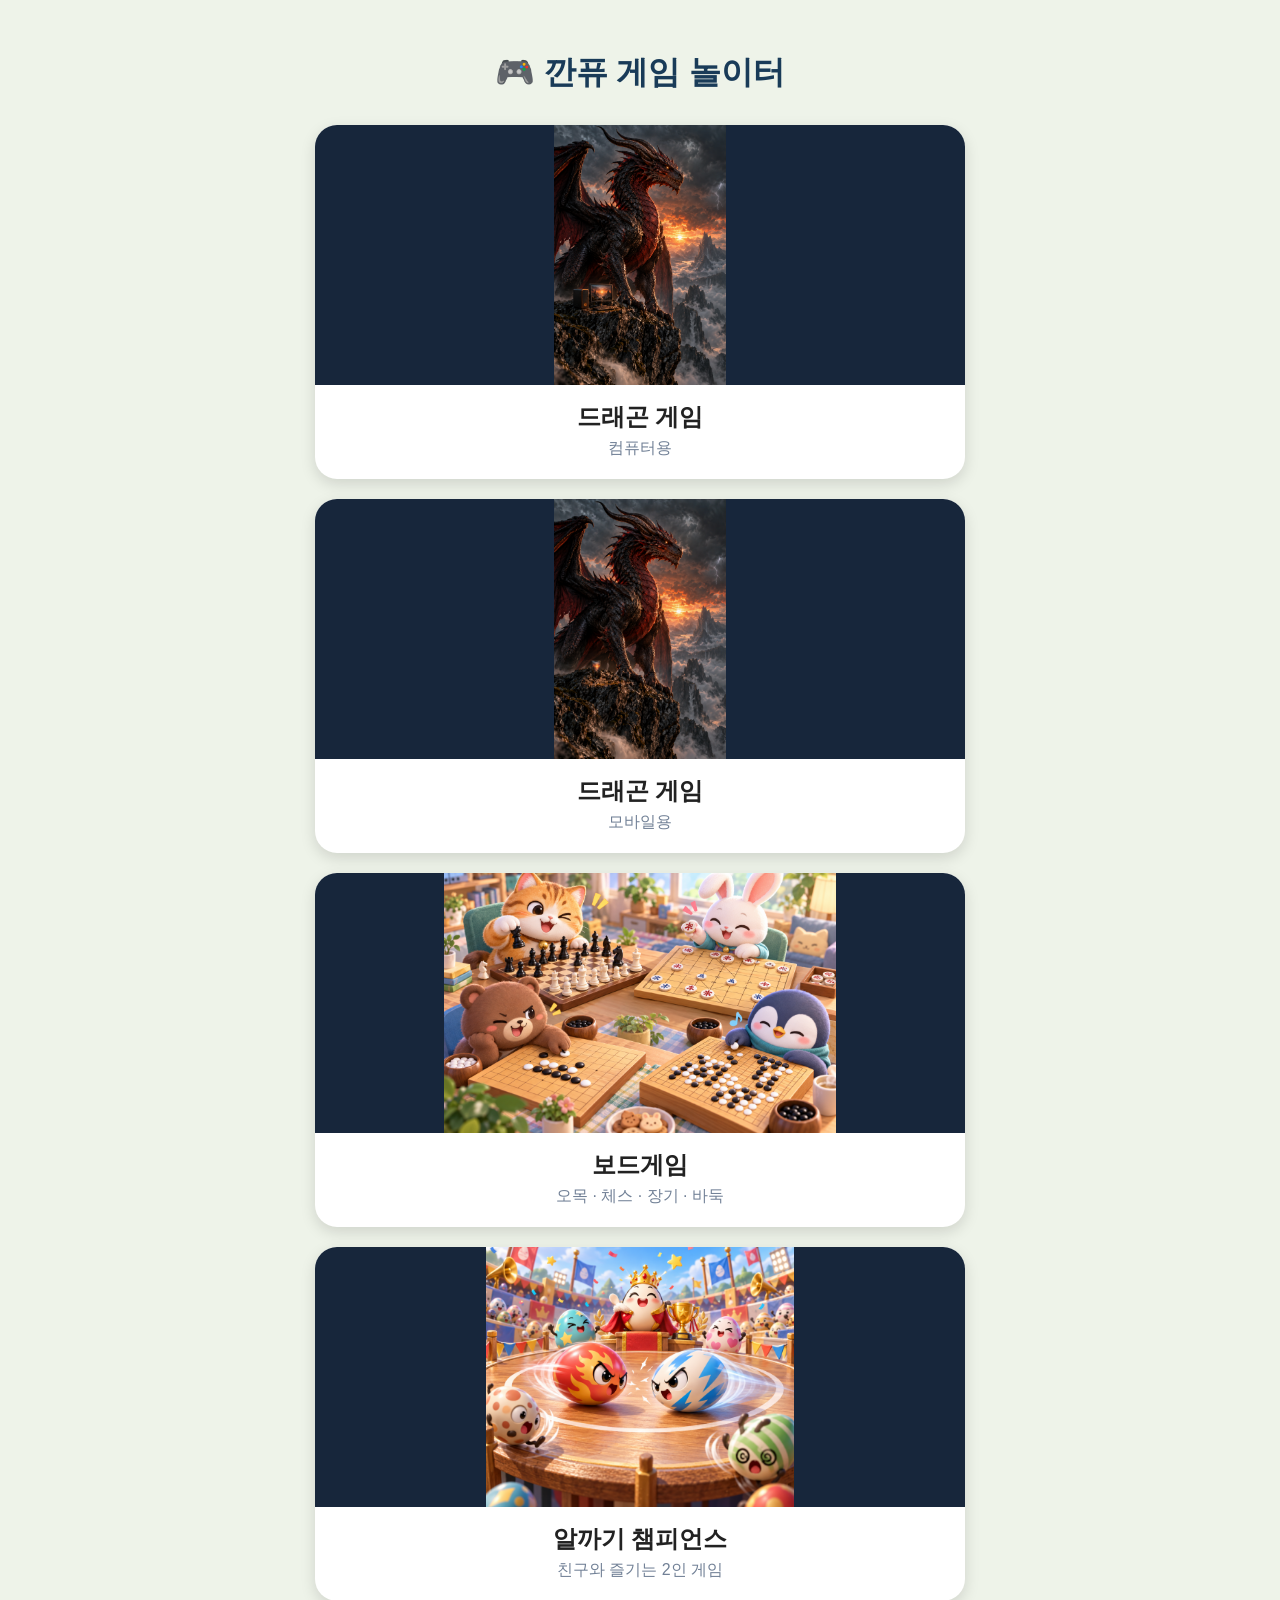
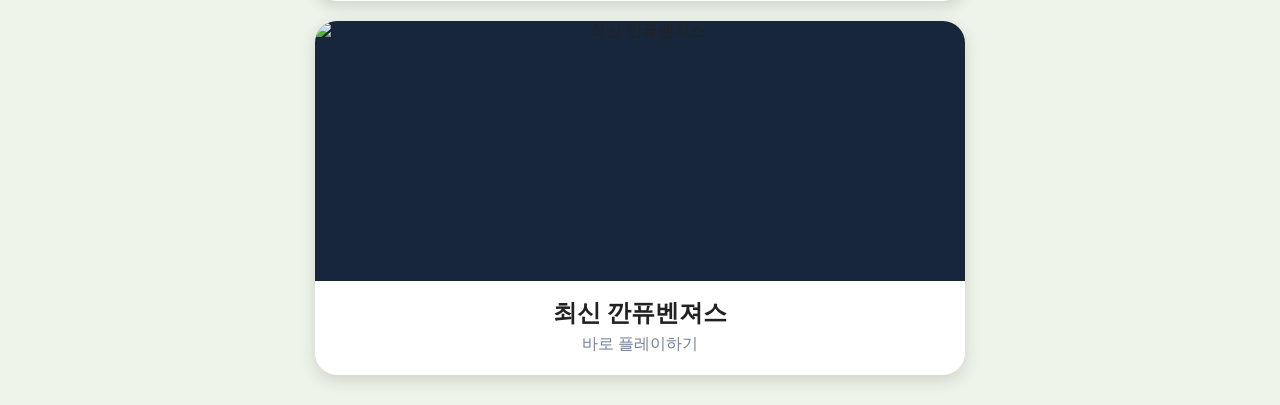
==== index.html @ 46c3b581 "Update index.html" ====
<!DOCTYPE html>
<html lang="ko">
<head>
  <meta charset="UTF-8">
  <meta name="viewport" content="width=device-width, initial-scale=1.0">
  <title>깐퓨 게임 놀이터</title>

  <style>
    * {
      box-sizing: border-box;
    }

    body {
      margin: 0;
      padding: 30px 15px;
      background: #eef3e9;
      font-family: Arial, sans-serif;
      text-align: center;
    }

    h1 {
      color: #193b58;
      margin-bottom: 30px;
    }

    .game-list {
      max-width: 650px;
      margin: auto;
      display: flex;
      flex-direction: column;
      gap: 20px;
    }

    .game {
      display: block;
      background: white;
      border-radius: 22px;
      overflow: hidden;
      text-decoration: none;
      color: #222;
      box-shadow: 0 5px 15px #0002;
    }

    .game img {
      width: 100%;
      height: 260px;
      object-fit: contain;
      background: #17263b;
      display: block;
    }

    .game h2 {
      margin: 16px 10px 5px;
    }

    .game p {
      margin: 0 10px 20px;
      color: #718096;
    }
  </style>
</head>

<body>

  <h1>🎮 깐퓨 게임 놀이터</h1>

  <div class="game-list">

    <a class="game" href="dragon.html">
      <img src="dragon-pc.png" alt="드래곤 컴퓨터용">
      <h2>드래곤 게임</h2>
      <p>컴퓨터용</p>
    </a>

    <a class="game" href="dragon-mobile.html">
      <img src="dragon-mobile.png" alt="드래곤 모바일용">
      <h2>드래곤 게임</h2>
      <p>모바일용</p>
    </a>

    <a class="game" href="boardgames.html">
      <img src="boardgames.png" alt="보드게임">
      <h2>보드게임</h2>
      <p>오목 · 체스 · 장기 · 바둑</p>
    </a>

    <a class="game" href="alfakgi.html">
      <img src="alkagi.png" alt="알까기 챔피언스">
      <h2>알까기 챔피언스</h2>
      <p>친구와 즐기는 2인 게임</p>
    </a>

    <a class="game" href="gganfu-avengers.html">
      <img src="gganfu-avengers.png" alt="최신 깐퓨벤져스">
      <h2>최신 깐퓨벤져스</h2>
      <p>바로 플레이하기</p>
    </a>

  </div>

</body>
</html>
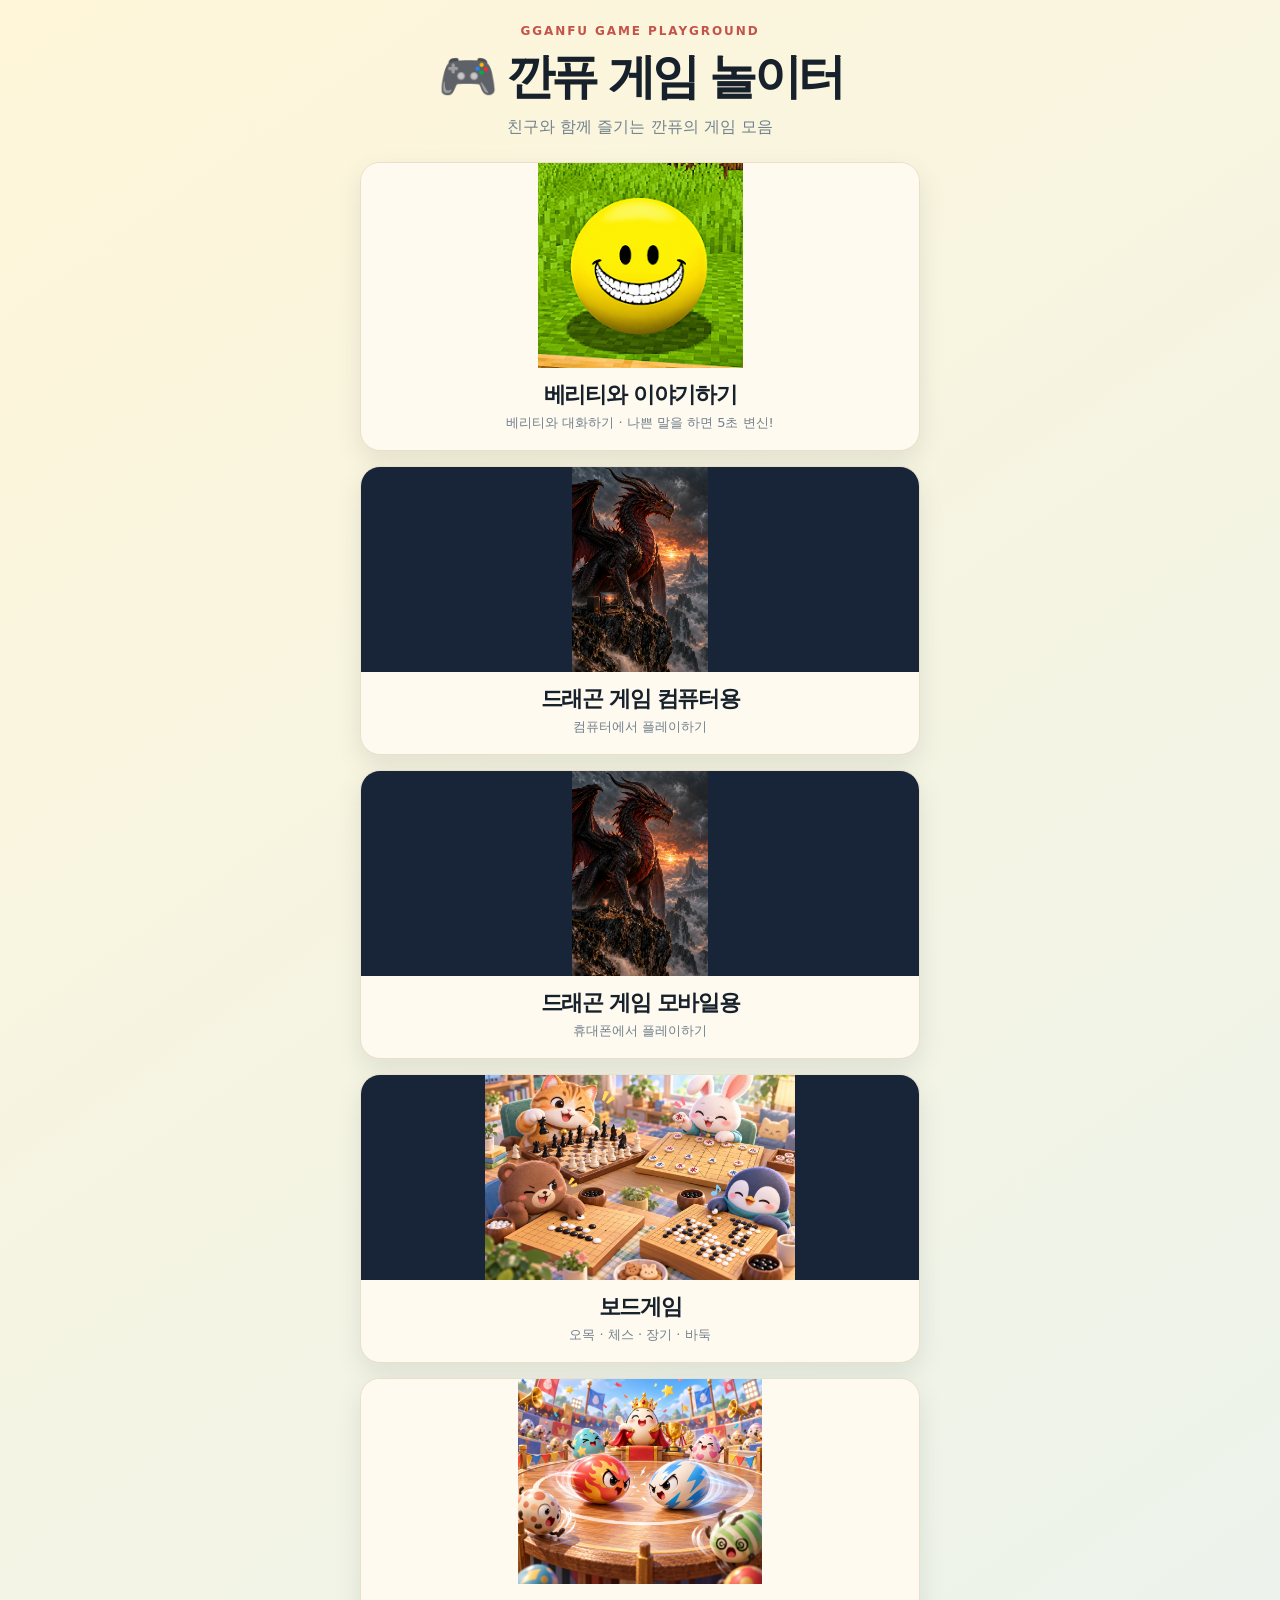
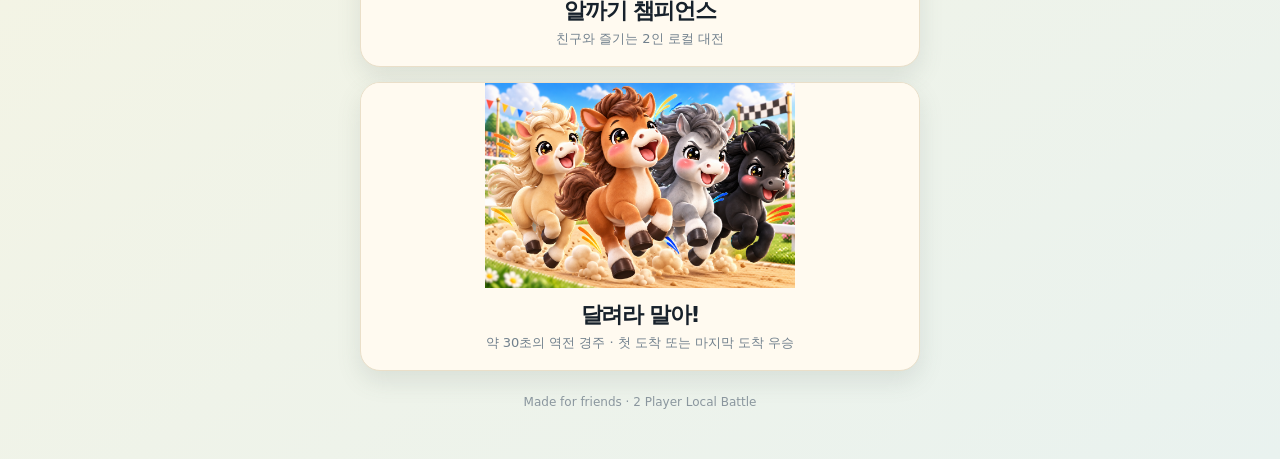
==== commit 89c87f6d: "Add files via upload" ====
--- a/index.html
+++ b/index.html
@@ -1,102 +1,24 @@
-<!DOCTYPE html>
-<html lang="ko">
-<head>
-  <meta charset="UTF-8">
-  <meta name="viewport" content="width=device-width, initial-scale=1.0">
-  <title>깐퓨 게임 놀이터</title>
-
-  <style>
-    * {
-      box-sizing: border-box;
-    }
-
-    body {
-      margin: 0;
-      padding: 30px 15px;
-      background: #eef3e9;
-      font-family: Arial, sans-serif;
-      text-align: center;
-    }
-
-    h1 {
-      color: #193b58;
-      margin-bottom: 30px;
-    }
-
-    .game-list {
-      max-width: 650px;
-      margin: auto;
-      display: flex;
-      flex-direction: column;
-      gap: 20px;
-    }
-
-    .game {
-      display: block;
-      background: white;
-      border-radius: 22px;
-      overflow: hidden;
-      text-decoration: none;
-      color: #222;
-      box-shadow: 0 5px 15px #0002;
-    }
-
-    .game img {
-      width: 100%;
-      height: 260px;
-      object-fit: contain;
-      background: #17263b;
-      display: block;
-    }
-
-    .game h2 {
-      margin: 16px 10px 5px;
-    }
-
-    .game p {
-      margin: 0 10px 20px;
-      color: #718096;
-    }
-  </style>
-</head>
-
-<body>
-
-  <h1>🎮 깐퓨 게임 놀이터</h1>
-
-  <div class="game-list">
-
-    <a class="game" href="dragon.html">
-      <img src="dragon-pc.png" alt="드래곤 컴퓨터용">
-      <h2>드래곤 게임</h2>
-      <p>컴퓨터용</p>
-    </a>
-
-    <a class="game" href="dragon-mobile.html">
-      <img src="dragon-mobile.png" alt="드래곤 모바일용">
-      <h2>드래곤 게임</h2>
-      <p>모바일용</p>
-    </a>
-
-    <a class="game" href="boardgames.html">
-      <img src="boardgames.png" alt="보드게임">
-      <h2>보드게임</h2>
-      <p>오목 · 체스 · 장기 · 바둑</p>
-    </a>
-
-    <a class="game" href="alfakgi.html">
-      <img src="alkagi.png" alt="알까기 챔피언스">
-      <h2>알까기 챔피언스</h2>
-      <p>친구와 즐기는 2인 게임</p>
-    </a>
-
-    <a class="game" href="gganfu-avengers.html">
-      <img src="gganfu-avengers.png" alt="최신 깐퓨벤져스">
-      <h2>최신 깐퓨벤져스</h2>
-      <p>바로 플레이하기</p>
-    </a>
-
-  </div>
-
-</body>
-</html>
+<!doctype html>
+<html lang="ko">
+<head>
+  <meta charset="utf-8">
+  <meta name="viewport" content="width=device-width, initial-scale=1">
+  <title>깐퓨 게임 놀이터</title>
+  <style>
+    *{box-sizing:border-box}body{margin:0;min-height:100vh;padding:24px 14px 50px;background:linear-gradient(145deg,#fff6d9,#e9f2ef);font-family:system-ui,-apple-system,"Segoe UI",sans-serif;color:#17212b;text-align:center}.wrap{width:min(560px,100%);margin:auto}.eyebrow{margin:0 0 7px;color:#c45349;letter-spacing:.16em;font-size:12px;font-weight:900}h1{margin:0;font-size:clamp(30px,6vw,48px);letter-spacing:-.08em}header p{color:#71808d;margin:8px 0 24px}.card{display:block;margin:15px auto;padding:0 0 18px;border:1px solid #eadfc9;border-radius:20px;background:#fffaf0;color:#17212b;text-decoration:none;box-shadow:0 10px 24px #53625b22;overflow:hidden;transition:transform .15s,box-shadow .15s}.card:hover{transform:translateY(-3px);box-shadow:0 15px 30px #53625b33}.card img{display:block;width:100%;height:205px;object-fit:contain;margin-bottom:12px;background:#182438}.card h2{margin:0 12px 4px;font-size:22px;letter-spacing:-.06em}.card p{margin:0;color:#71808d;font-size:13px}.download{padding:20px 18px;background:#edf5ff}.download h2{margin-top:8px}.download .icon{font-size:40px;line-height:1}footer{margin-top:24px;color:#8a969e;font-size:12px}
+    .card.featured img{height:205px;object-fit:contain;background:#fffaf0}
+  </style>
+</head>
+<body>
+  <main class="wrap">
+    <header><p class="eyebrow">GGANFU GAME PLAYGROUND</p><h1>🎮 깐퓨 게임 놀이터</h1><p>친구와 함께 즐기는 깐퓨의 게임 모음</p></header>
+      <a class="card featured" href="verity-play.html"><img src="[data-uri]" alt="웃는 노란 베리티"><h2>베리티와 이야기하기</h2><p>베리티와 대화하기 · 나쁜 말을 하면 5초 변신!</p></a>
+      <a class="card" href="dragon.html"><img src="[data-uri]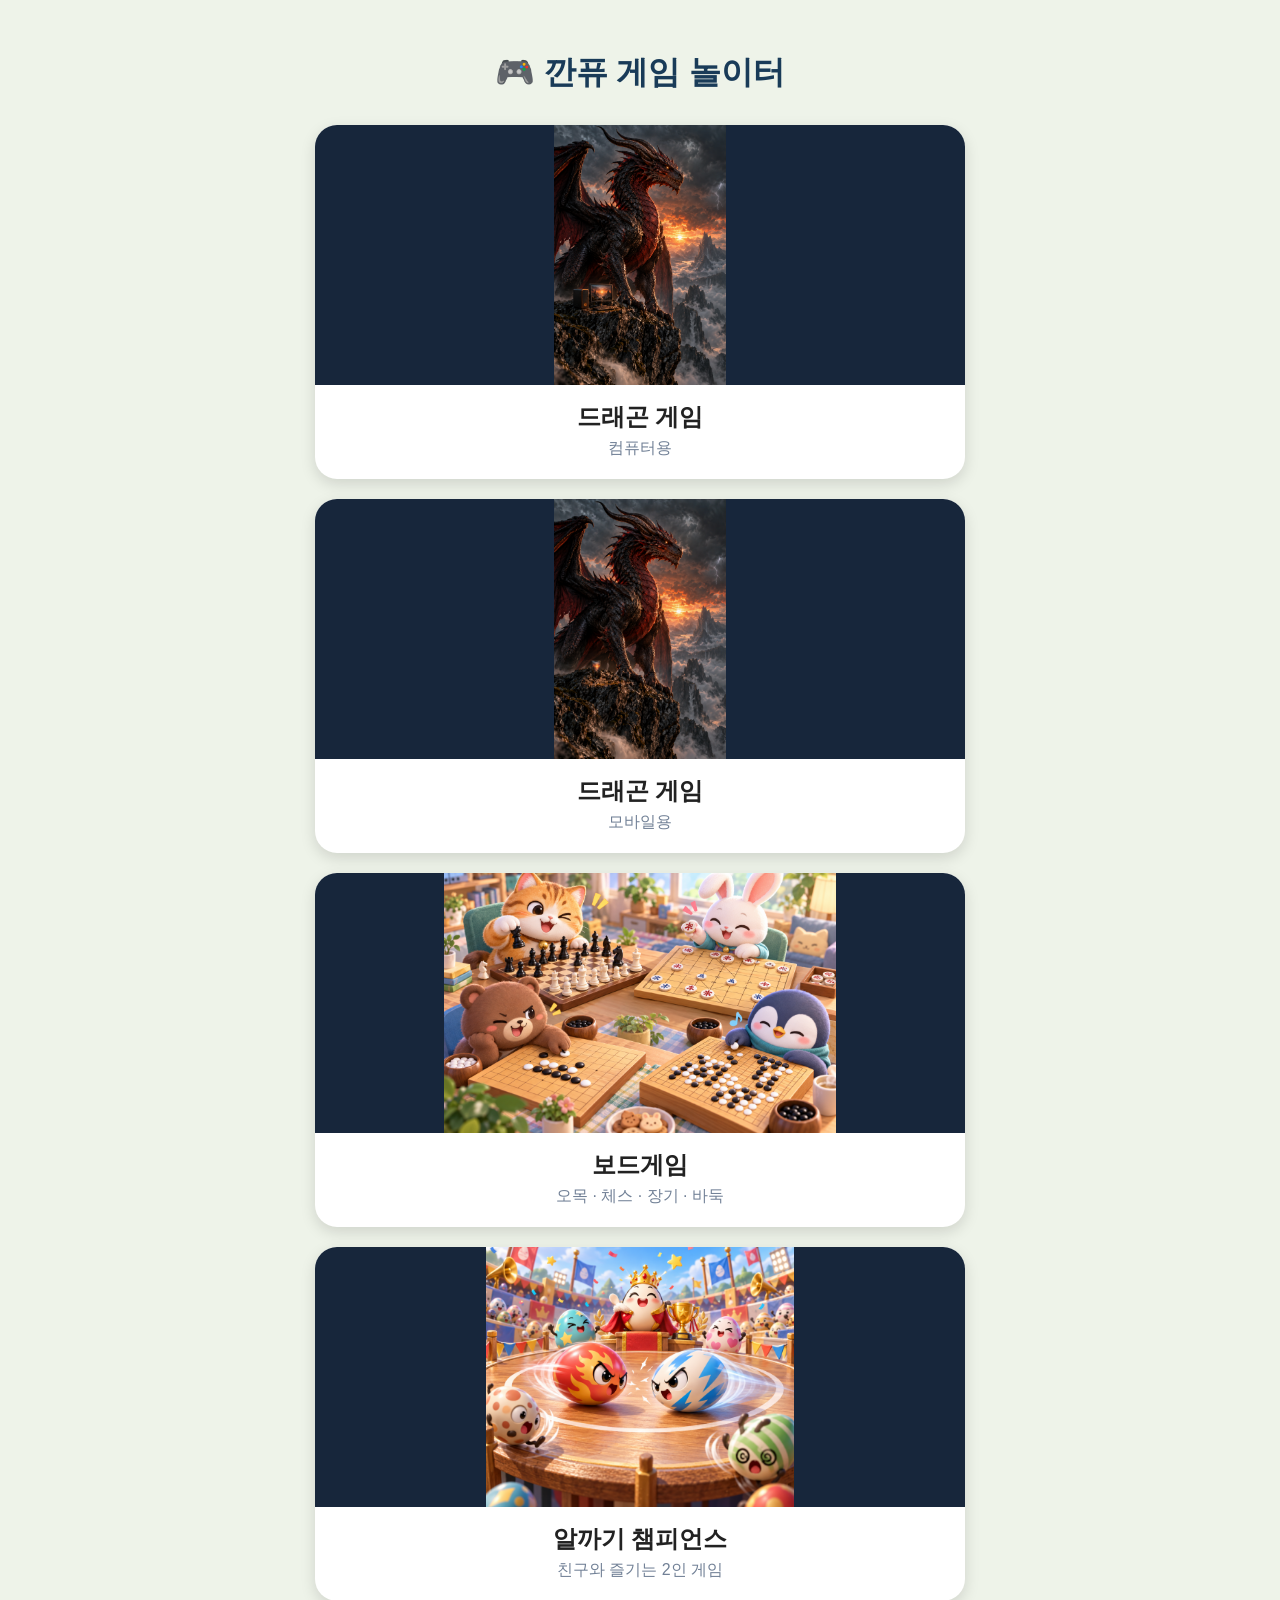
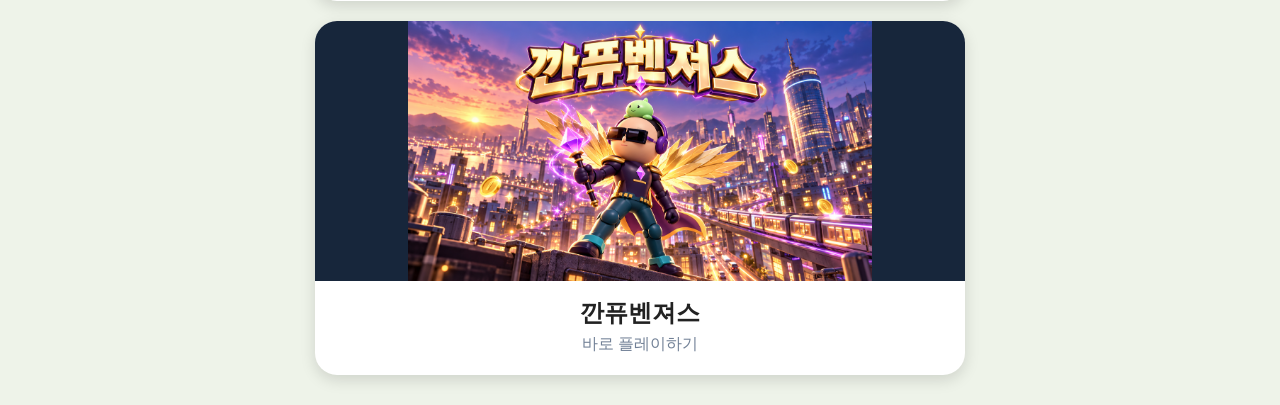
==== commit b5d441a2: "Update index.html" ====
--- a/index.html
+++ b/index.html
@@ -1,24 +1,102 @@
-<!doctype html>
-<html lang="ko">
-<head>
-  <meta charset="utf-8">
-  <meta name="viewport" content="width=device-width, initial-scale=1">
-  <title>깐퓨 게임 놀이터</title>
-  <style>
-    *{box-sizing:border-box}body{margin:0;min-height:100vh;padding:24px 14px 50px;background:linear-gradient(145deg,#fff6d9,#e9f2ef);font-family:system-ui,-apple-system,"Segoe UI",sans-serif;color:#17212b;text-align:center}.wrap{width:min(560px,100%);margin:auto}.eyebrow{margin:0 0 7px;color:#c45349;letter-spacing:.16em;font-size:12px;font-weight:900}h1{margin:0;font-size:clamp(30px,6vw,48px);letter-spacing:-.08em}header p{color:#71808d;margin:8px 0 24px}.card{display:block;margin:15px auto;padding:0 0 18px;border:1px solid #eadfc9;border-radius:20px;background:#fffaf0;color:#17212b;text-decoration:none;box-shadow:0 10px 24px #53625b22;overflow:hidden;transition:transform .15s,box-shadow .15s}.card:hover{transform:translateY(-3px);box-shadow:0 15px 30px #53625b33}.card img{display:block;width:100%;height:205px;object-fit:contain;margin-bottom:12px;background:#182438}.card h2{margin:0 12px 4px;font-size:22px;letter-spacing:-.06em}.card p{margin:0;color:#71808d;font-size:13px}.download{padding:20px 18px;background:#edf5ff}.download h2{margin-top:8px}.download .icon{font-size:40px;line-height:1}footer{margin-top:24px;color:#8a969e;font-size:12px}
-    .card.featured img{height:205px;object-fit:contain;background:#fffaf0}
-  </style>
-</head>
-<body>
-  <main class="wrap">
-    <header><p class="eyebrow">GGANFU GAME PLAYGROUND</p><h1>🎮 깐퓨 게임 놀이터</h1><p>친구와 함께 즐기는 깐퓨의 게임 모음</p></header>
-      <a class="card featured" href="verity-play.html"><img src="[data-uri]" alt="웃는 노란 베리티"><h2>베리티와 이야기하기</h2><p>베리티와 대화하기 · 나쁜 말을 하면 5초 변신!</p></a>
-      <a class="card" href="dragon.html"><img src="[data-uri]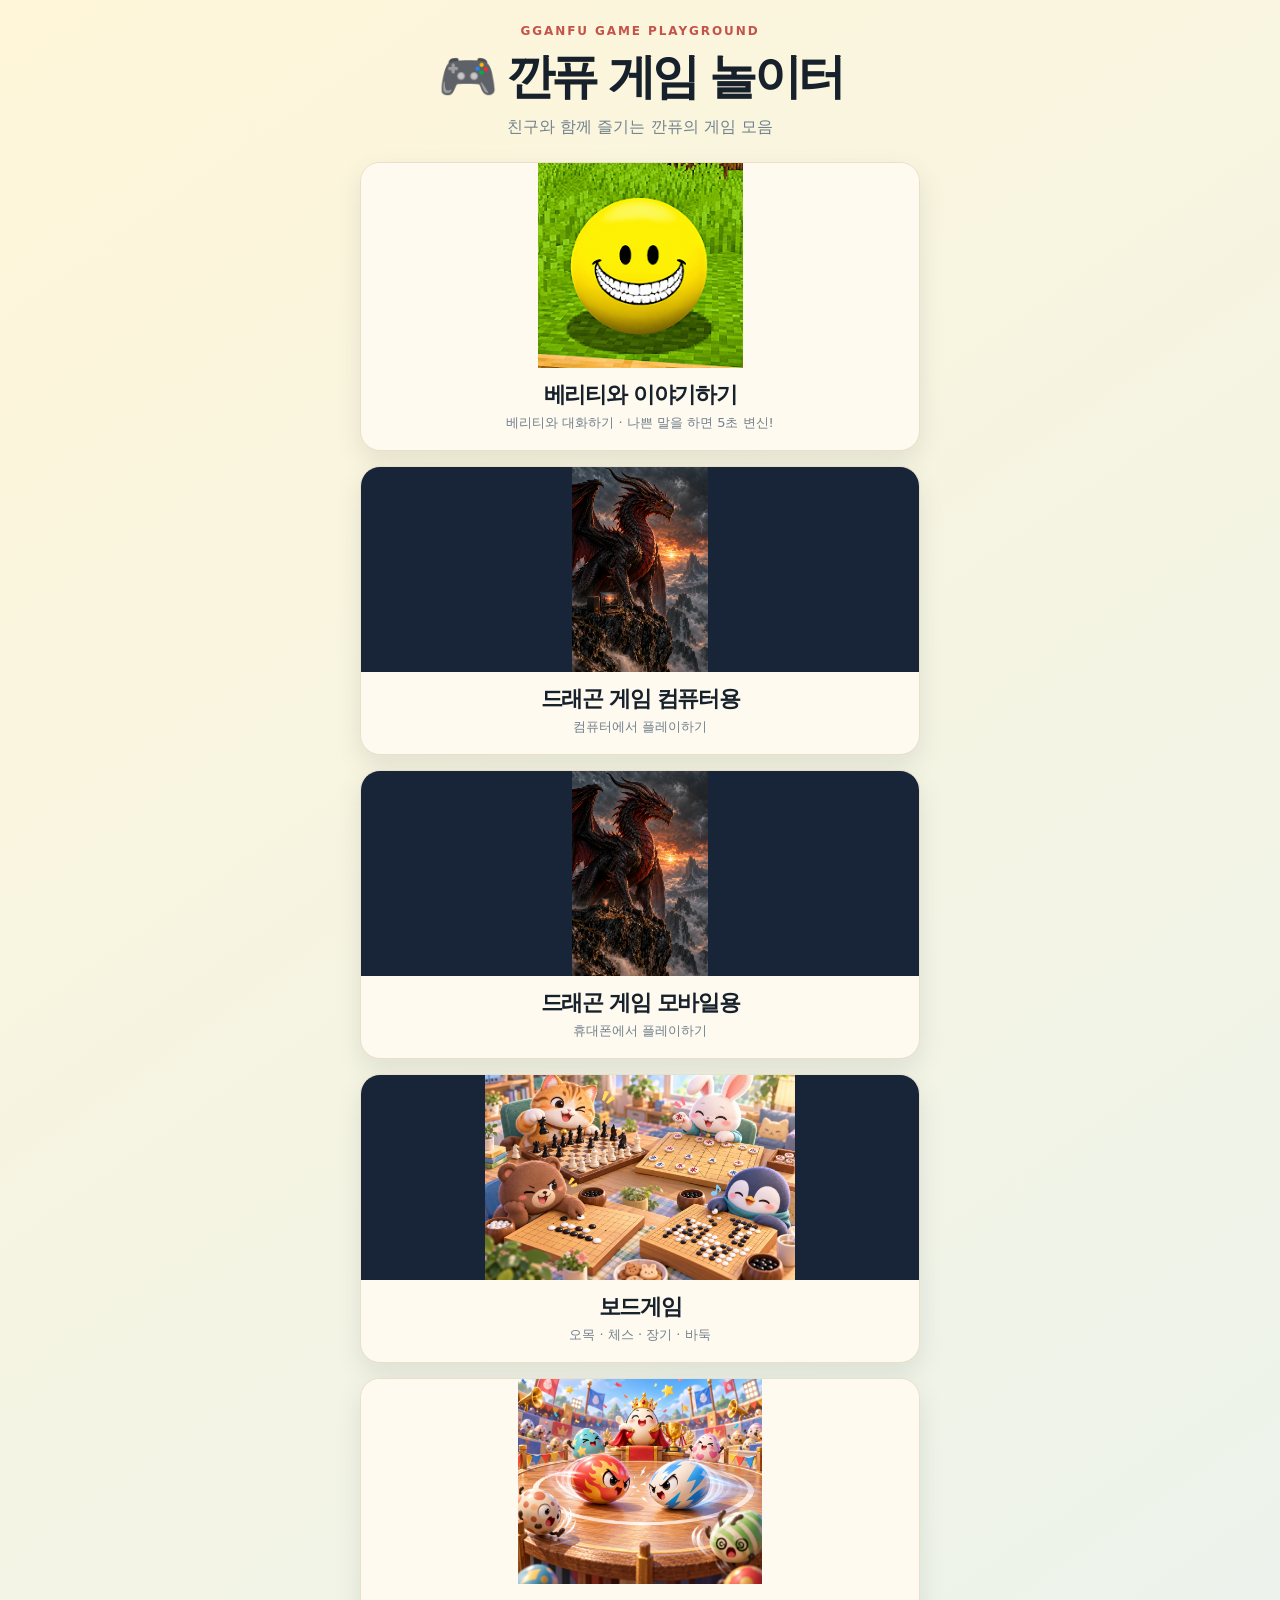
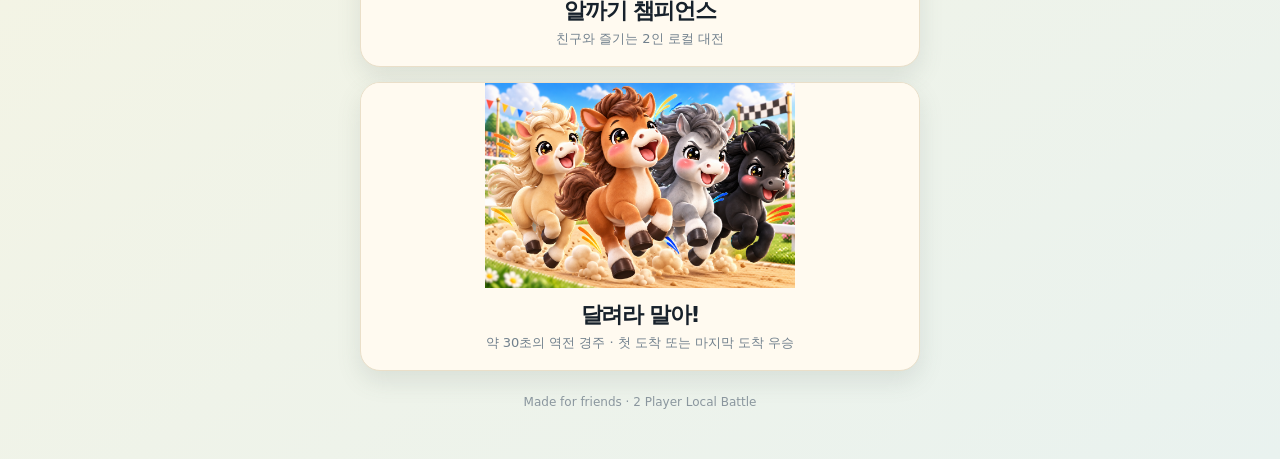
==== commit b39f9d03: "Add files via upload" ====
--- a/index.html
+++ b/index.html
@@ -1,102 +1,24 @@
-<!DOCTYPE html>
-<html lang="ko">
-<head>
-  <meta charset="UTF-8">
-  <meta name="viewport" content="width=device-width, initial-scale=1.0">
-  <title>깐퓨 게임 놀이터</title>
-
-  <style>
-    * {
-      box-sizing: border-box;
-    }
-
-    body {
-      margin: 0;
-      padding: 30px 15px;
-      background: #eef3e9;
-      font-family: Arial, sans-serif;
-      text-align: center;
-    }
-
-    h1 {
-      color: #193b58;
-      margin-bottom: 30px;
-    }
-
-    .game-list {
-      max-width: 650px;
-      margin: auto;
-      display: flex;
-      flex-direction: column;
-      gap: 20px;
-    }
-
-    .game {
-      display: block;
-      background: white;
-      border-radius: 22px;
-      overflow: hidden;
-      text-decoration: none;
-      color: #222;
-      box-shadow: 0 5px 15px #0002;
-    }
-
-    .game img {
-      width: 100%;
-      height: 260px;
-      object-fit: contain;
-      background: #17263b;
-      display: block;
-    }
-
-    .game h2 {
-      margin: 16px 10px 5px;
-    }
-
-    .game p {
-      margin: 0 10px 20px;
-      color: #718096;
-    }
-  </style>
-</head>
-
-<body>
-
-  <h1>🎮 깐퓨 게임 놀이터</h1>
-
-  <div class="game-list">
-
-    <a class="game" href="dragon.html">
-      <img src="dragon-pc.png" alt="드래곤 컴퓨터용">
-      <h2>드래곤 게임</h2>
-      <p>컴퓨터용</p>
-    </a>
-
-    <a class="game" href="dragon-mobile.html">
-      <img src="dragon-mobile.png" alt="드래곤 모바일용">
-      <h2>드래곤 게임</h2>
-      <p>모바일용</p>
-    </a>
-
-    <a class="game" href="boardgames.html">
-      <img src="boardgames.png" alt="보드게임">
-      <h2>보드게임</h2>
-      <p>오목 · 체스 · 장기 · 바둑</p>
-    </a>
-
-    <a class="game" href="alfakgi.html">
-      <img src="alkagi.png" alt="알까기 챔피언스">
-      <h2>알까기 챔피언스</h2>
-      <p>친구와 즐기는 2인 게임</p>
-    </a>
-
-    <a class="game" href="gganfu-avengers.html">
-      <img src="gganfu-avengers.png" alt="깐퓨벤져스">
-      <h2>깐퓨벤져스</h2>
-      <p>바로 플레이하기</p>
-    </a>
-
-  </div>
-
-</body>
-</html>
+<!doctype html>
+<html lang="ko">
+<head>
+  <meta charset="utf-8">
+  <meta name="viewport" content="width=device-width, initial-scale=1">
+  <title>깐퓨 게임 놀이터</title>
+  <style>
+    *{box-sizing:border-box}body{margin:0;min-height:100vh;padding:24px 14px 50px;background:linear-gradient(145deg,#fff6d9,#e9f2ef);font-family:system-ui,-apple-system,"Segoe UI",sans-serif;color:#17212b;text-align:center}.wrap{width:min(560px,100%);margin:auto}.eyebrow{margin:0 0 7px;color:#c45349;letter-spacing:.16em;font-size:12px;font-weight:900}h1{margin:0;font-size:clamp(30px,6vw,48px);letter-spacing:-.08em}header p{color:#71808d;margin:8px 0 24px}.card{display:block;margin:15px auto;padding:0 0 18px;border:1px solid #eadfc9;border-radius:20px;background:#fffaf0;color:#17212b;text-decoration:none;box-shadow:0 10px 24px #53625b22;overflow:hidden;transition:transform .15s,box-shadow .15s}.card:hover{transform:translateY(-3px);box-shadow:0 15px 30px #53625b33}.card img{display:block;width:100%;height:205px;object-fit:contain;margin-bottom:12px;background:#182438}.card h2{margin:0 12px 4px;font-size:22px;letter-spacing:-.06em}.card p{margin:0;color:#71808d;font-size:13px}.download{padding:20px 18px;background:#edf5ff}.download h2{margin-top:8px}.download .icon{font-size:40px;line-height:1}footer{margin-top:24px;color:#8a969e;font-size:12px}
+    .card.featured img{height:205px;object-fit:contain;background:#fffaf0}
+  </style>
+</head>
+<body>
+  <main class="wrap">
+    <header><p class="eyebrow">GGANFU GAME PLAYGROUND</p><h1>🎮 깐퓨 게임 놀이터</h1><p>친구와 함께 즐기는 깐퓨의 게임 모음</p></header>
+      <a class="card featured" href="verity-play.html"><img src="[data-uri]" alt="웃는 노란 베리티"><h2>베리티와 이야기하기</h2><p>베리티와 대화하기 · 나쁜 말을 하면 5초 변신!</p></a>
+      <a class="card" href="dragon.html"><img src="[data-uri]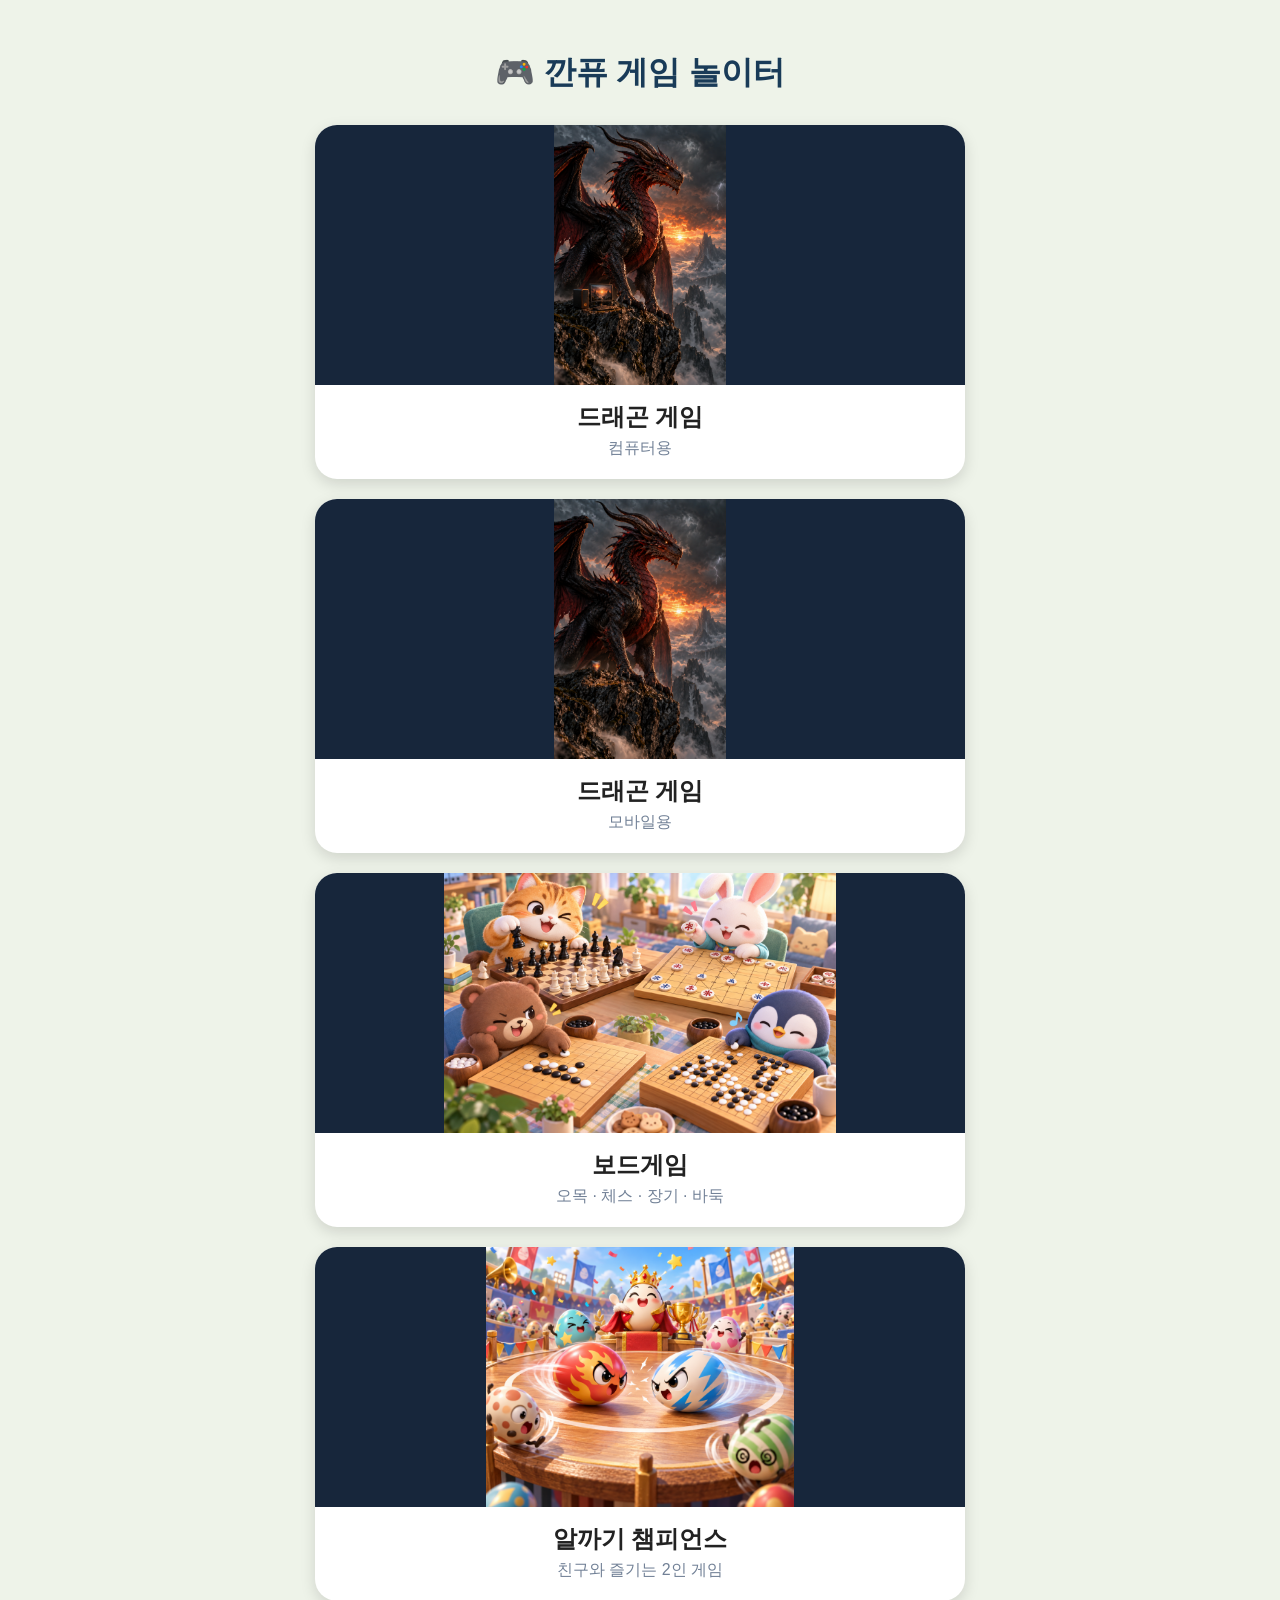
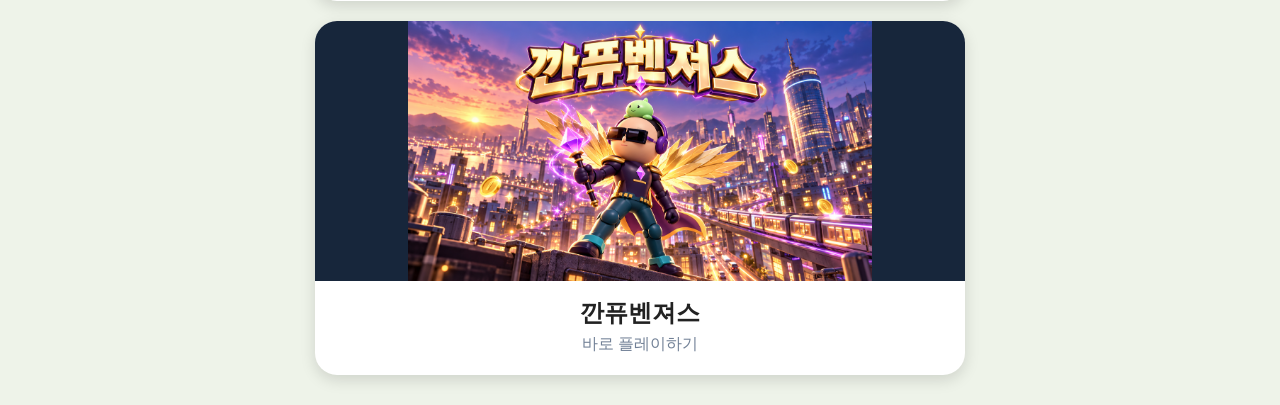
==== commit 53a7e6a6: "Update index.html" ====
--- a/index.html
+++ b/index.html
@@ -1,24 +1,102 @@
-<!doctype html>
-<html lang="ko">
-<head>
-  <meta charset="utf-8">
-  <meta name="viewport" content="width=device-width, initial-scale=1">
-  <title>깐퓨 게임 놀이터</title>
-  <style>
-    *{box-sizing:border-box}body{margin:0;min-height:100vh;padding:24px 14px 50px;background:linear-gradient(145deg,#fff6d9,#e9f2ef);font-family:system-ui,-apple-system,"Segoe UI",sans-serif;color:#17212b;text-align:center}.wrap{width:min(560px,100%);margin:auto}.eyebrow{margin:0 0 7px;color:#c45349;letter-spacing:.16em;font-size:12px;font-weight:900}h1{margin:0;font-size:clamp(30px,6vw,48px);letter-spacing:-.08em}header p{color:#71808d;margin:8px 0 24px}.card{display:block;margin:15px auto;padding:0 0 18px;border:1px solid #eadfc9;border-radius:20px;background:#fffaf0;color:#17212b;text-decoration:none;box-shadow:0 10px 24px #53625b22;overflow:hidden;transition:transform .15s,box-shadow .15s}.card:hover{transform:translateY(-3px);box-shadow:0 15px 30px #53625b33}.card img{display:block;width:100%;height:205px;object-fit:contain;margin-bottom:12px;background:#182438}.card h2{margin:0 12px 4px;font-size:22px;letter-spacing:-.06em}.card p{margin:0;color:#71808d;font-size:13px}.download{padding:20px 18px;background:#edf5ff}.download h2{margin-top:8px}.download .icon{font-size:40px;line-height:1}footer{margin-top:24px;color:#8a969e;font-size:12px}
-    .card.featured img{height:205px;object-fit:contain;background:#fffaf0}
-  </style>
-</head>
-<body>
-  <main class="wrap">
-    <header><p class="eyebrow">GGANFU GAME PLAYGROUND</p><h1>🎮 깐퓨 게임 놀이터</h1><p>친구와 함께 즐기는 깐퓨의 게임 모음</p></header>
-      <a class="card featured" href="verity-play.html"><img src="[data-uri]" alt="웃는 노란 베리티"><h2>베리티와 이야기하기</h2><p>베리티와 대화하기 · 나쁜 말을 하면 5초 변신!</p></a>
-      <a class="card" href="dragon.html"><img src="[data-uri]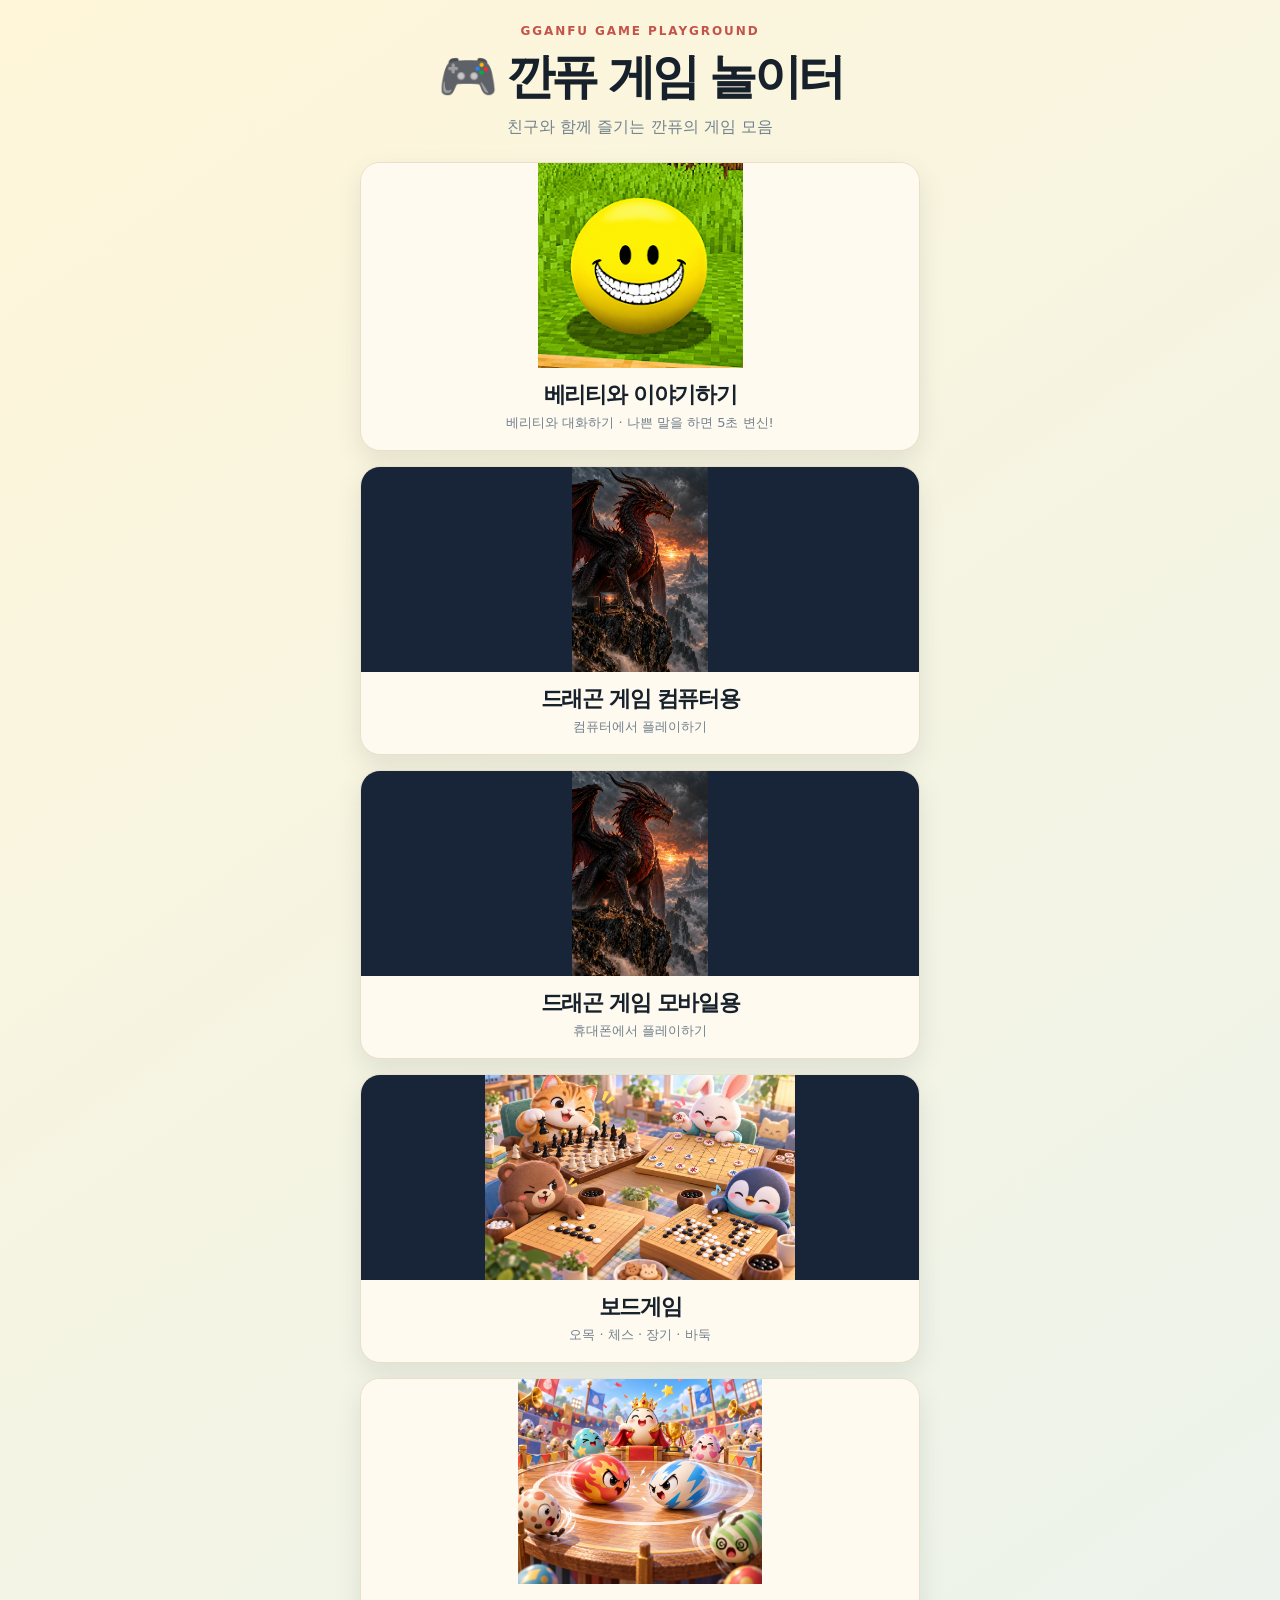
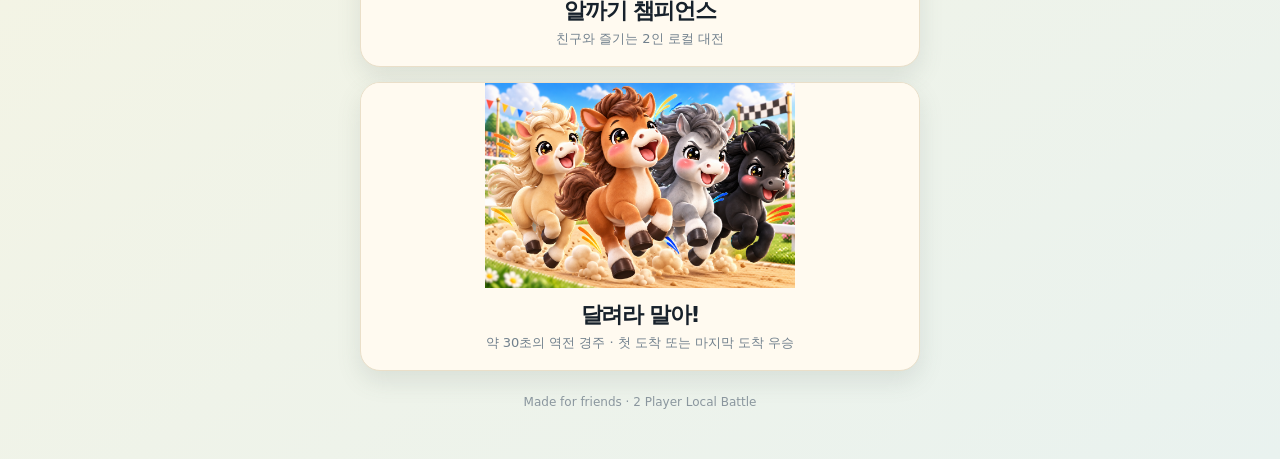
==== commit 20853e5c: "Add files via upload" ====
--- a/index.html
+++ b/index.html
@@ -1,102 +1,24 @@
-<!DOCTYPE html>
-<html lang="ko">
-<head>
-  <meta charset="UTF-8">
-  <meta name="viewport" content="width=device-width, initial-scale=1.0">
-  <title>깐퓨 게임 놀이터</title>
-
-  <style>
-    * {
-      box-sizing: border-box;
-    }
-
-    body {
-      margin: 0;
-      padding: 30px 15px;
-      background: #eef3e9;
-      font-family: Arial, sans-serif;
-      text-align: center;
-    }
-
-    h1 {
-      color: #193b58;
-      margin-bottom: 30px;
-    }
-
-    .game-list {
-      max-width: 650px;
-      margin: auto;
-      display: flex;
-      flex-direction: column;
-      gap: 20px;
-    }
-
-    .game {
-      display: block;
-      background: white;
-      border-radius: 22px;
-      overflow: hidden;
-      text-decoration: none;
-      color: #222;
-      box-shadow: 0 5px 15px #0002;
-    }
-
-    .game img {
-      width: 100%;
-      height: 260px;
-      object-fit: contain;
-      background: #17263b;
-      display: block;
-    }
-
-    .game h2 {
-      margin: 16px 10px 5px;
-    }
-
-    .game p {
-      margin: 0 10px 20px;
-      color: #718096;
-    }
-  </style>
-</head>
-
-<body>
-
-  <h1>🎮 깐퓨 게임 놀이터</h1>
-
-  <div class="game-list">
-
-    <a class="game" href="dragon.html">
-      <img src="dragon-pc.png" alt="드래곤 컴퓨터용">
-      <h2>드래곤 게임</h2>
-      <p>컴퓨터용</p>
-    </a>
-
-    <a class="game" href="dragon-mobile.html">
-      <img src="dragon-mobile.png" alt="드래곤 모바일용">
-      <h2>드래곤 게임</h2>
-      <p>모바일용</p>
-    </a>
-
-    <a class="game" href="boardgames.html">
-      <img src="boardgames.png" alt="보드게임">
-      <h2>보드게임</h2>
-      <p>오목 · 체스 · 장기 · 바둑</p>
-    </a>
-
-    <a class="game" href="alfakgi.html">
-      <img src="alkagi.png" alt="알까기 챔피언스">
-      <h2>알까기 챔피언스</h2>
-      <p>친구와 즐기는 2인 게임</p>
-    </a>
-
-    <a class="game" href="gganfu-avengers.html">
-      <img src="gganfu-avengers.png" alt="깐퓨벤져스">
-      <h2>깐퓨벤져스</h2>
-      <p>바로 플레이하기</p>
-    </a>
-
-  </div>
-
-</body>
-</html>
+<!doctype html>
+<html lang="ko">
+<head>
+  <meta charset="utf-8">
+  <meta name="viewport" content="width=device-width, initial-scale=1">
+  <title>깐퓨 게임 놀이터</title>
+  <style>
+    *{box-sizing:border-box}body{margin:0;min-height:100vh;padding:24px 14px 50px;background:linear-gradient(145deg,#fff6d9,#e9f2ef);font-family:system-ui,-apple-system,"Segoe UI",sans-serif;color:#17212b;text-align:center}.wrap{width:min(560px,100%);margin:auto}.eyebrow{margin:0 0 7px;color:#c45349;letter-spacing:.16em;font-size:12px;font-weight:900}h1{margin:0;font-size:clamp(30px,6vw,48px);letter-spacing:-.08em}header p{color:#71808d;margin:8px 0 24px}.card{display:block;margin:15px auto;padding:0 0 18px;border:1px solid #eadfc9;border-radius:20px;background:#fffaf0;color:#17212b;text-decoration:none;box-shadow:0 10px 24px #53625b22;overflow:hidden;transition:transform .15s,box-shadow .15s}.card:hover{transform:translateY(-3px);box-shadow:0 15px 30px #53625b33}.card img{display:block;width:100%;height:205px;object-fit:contain;margin-bottom:12px;background:#182438}.card h2{margin:0 12px 4px;font-size:22px;letter-spacing:-.06em}.card p{margin:0;color:#71808d;font-size:13px}.download{padding:20px 18px;background:#edf5ff}.download h2{margin-top:8px}.download .icon{font-size:40px;line-height:1}footer{margin-top:24px;color:#8a969e;font-size:12px}
+    .card.featured img{height:205px;object-fit:contain;background:#fffaf0}
+  </style>
+</head>
+<body>
+  <main class="wrap">
+    <header><p class="eyebrow">GGANFU GAME PLAYGROUND</p><h1>🎮 깐퓨 게임 놀이터</h1><p>친구와 함께 즐기는 깐퓨의 게임 모음</p></header>
+      <a class="card featured" href="verity-play.html"><img src="[data-uri]" alt="웃는 노란 베리티"><h2>베리티와 이야기하기</h2><p>베리티와 대화하기 · 나쁜 말을 하면 5초 변신!</p></a>
+      <a class="card" href="dragon.html"><img src="[data-uri]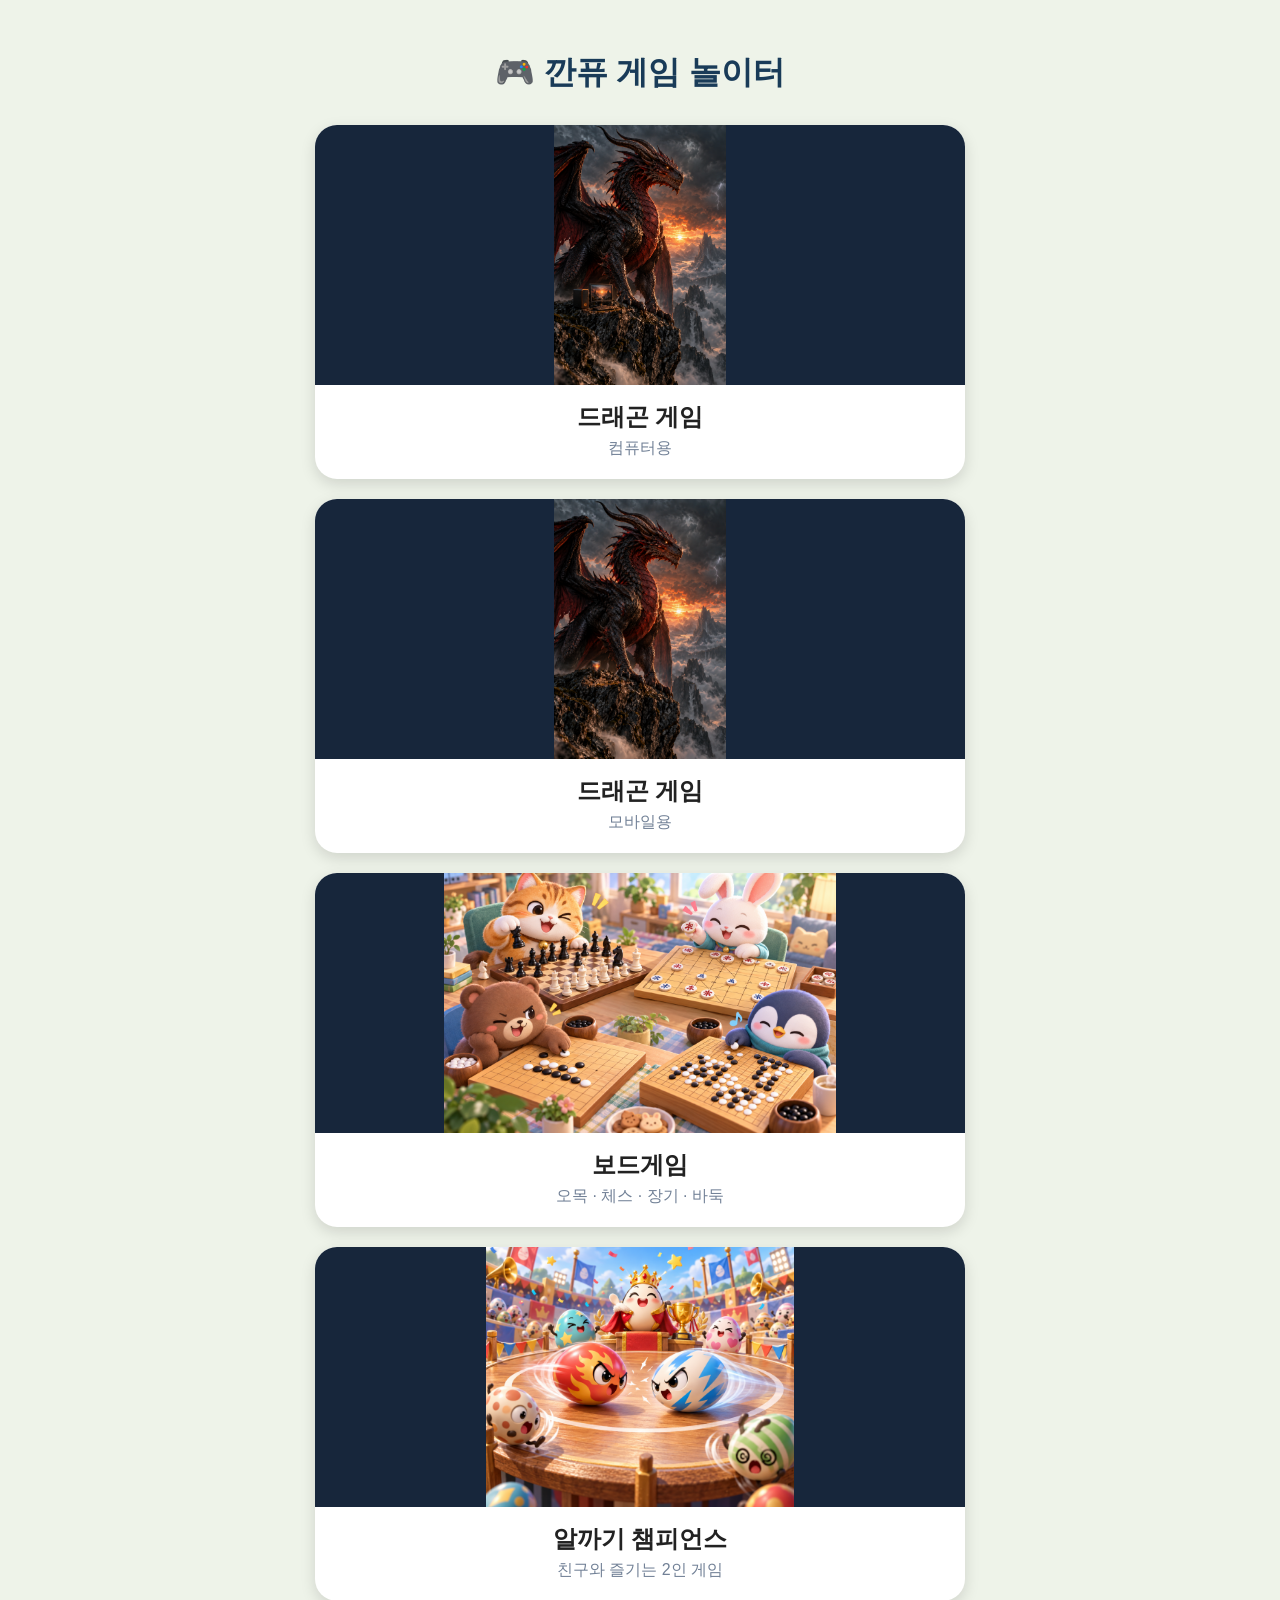
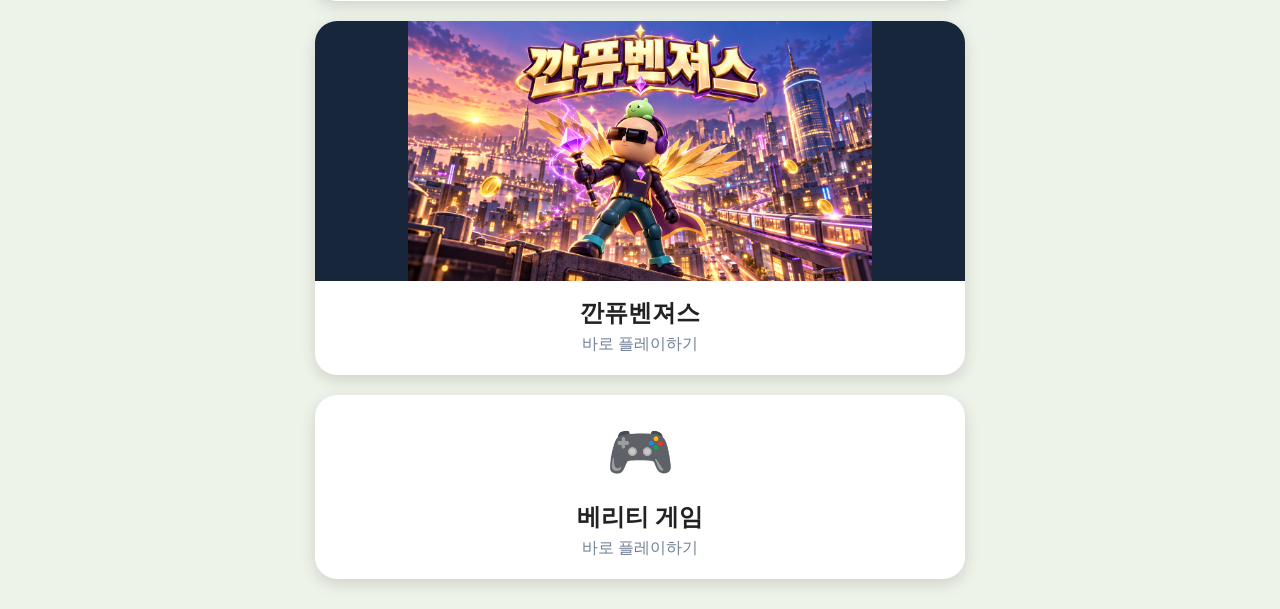
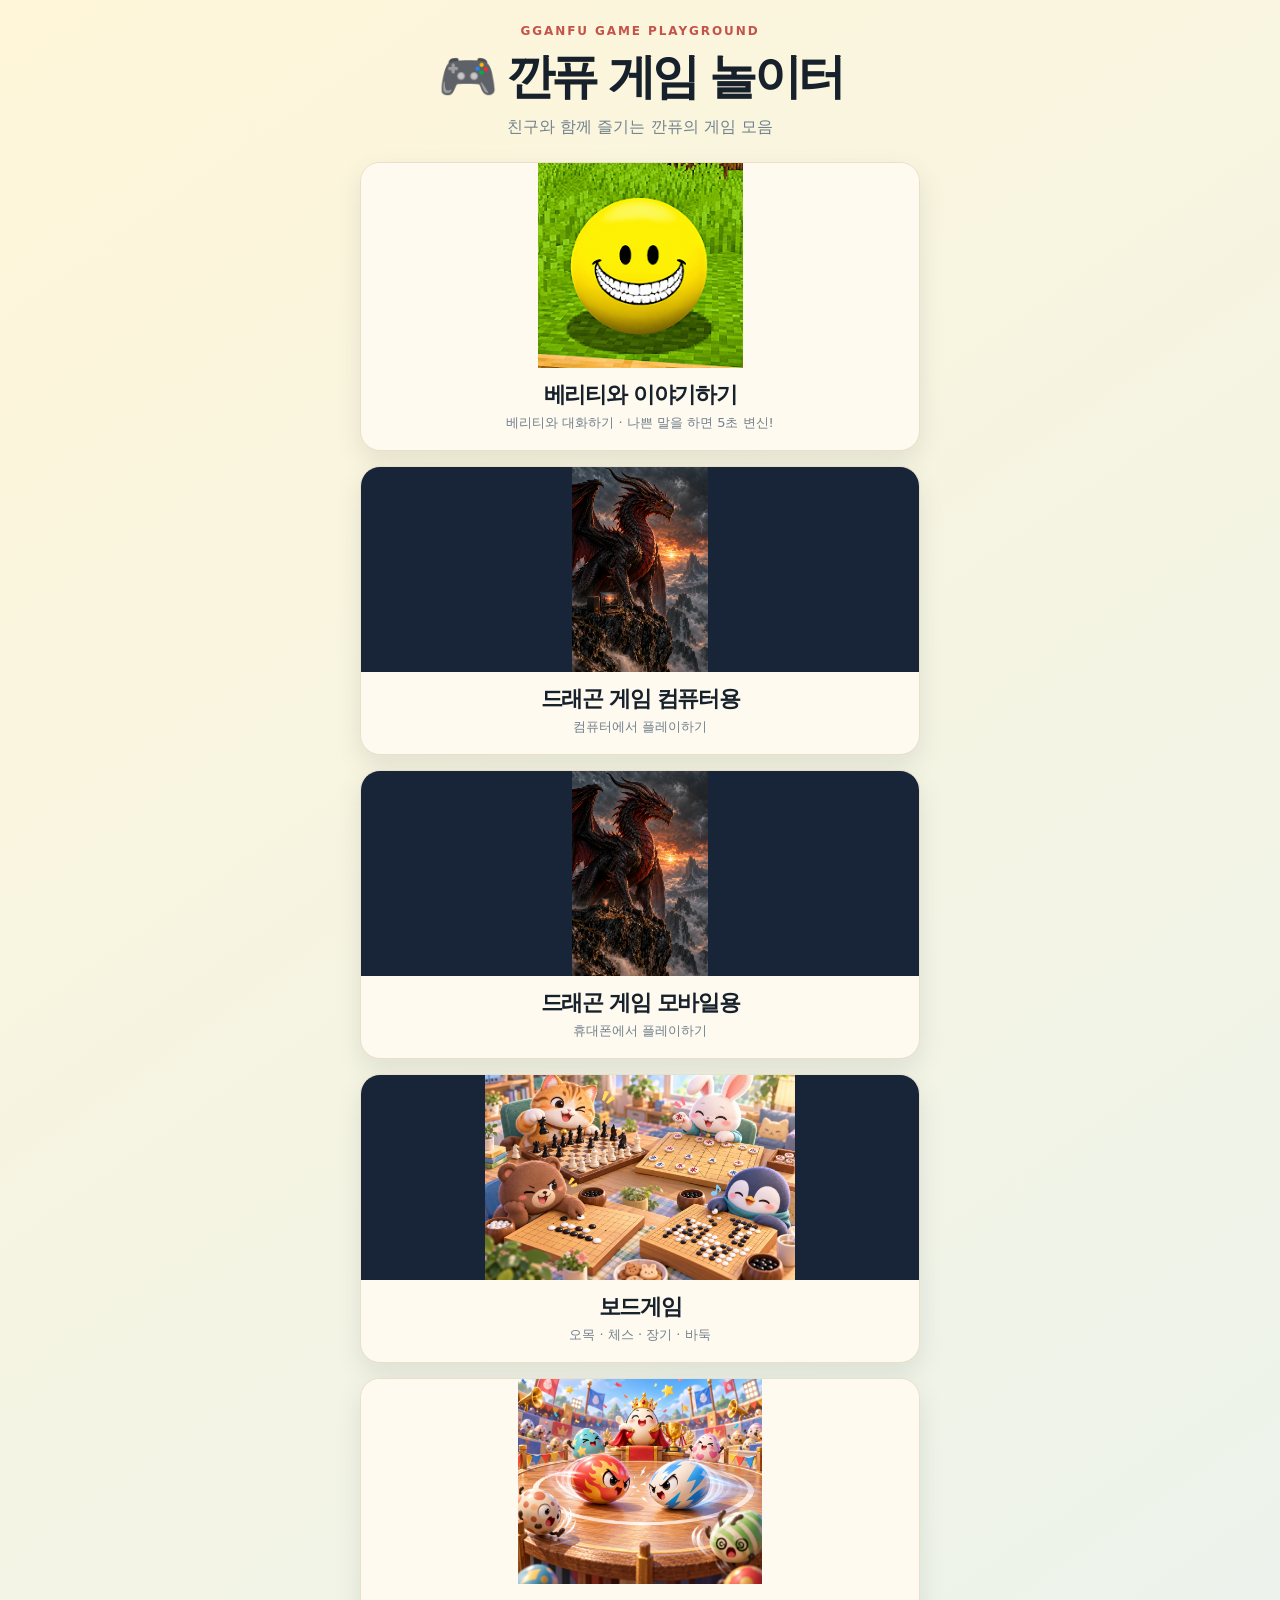
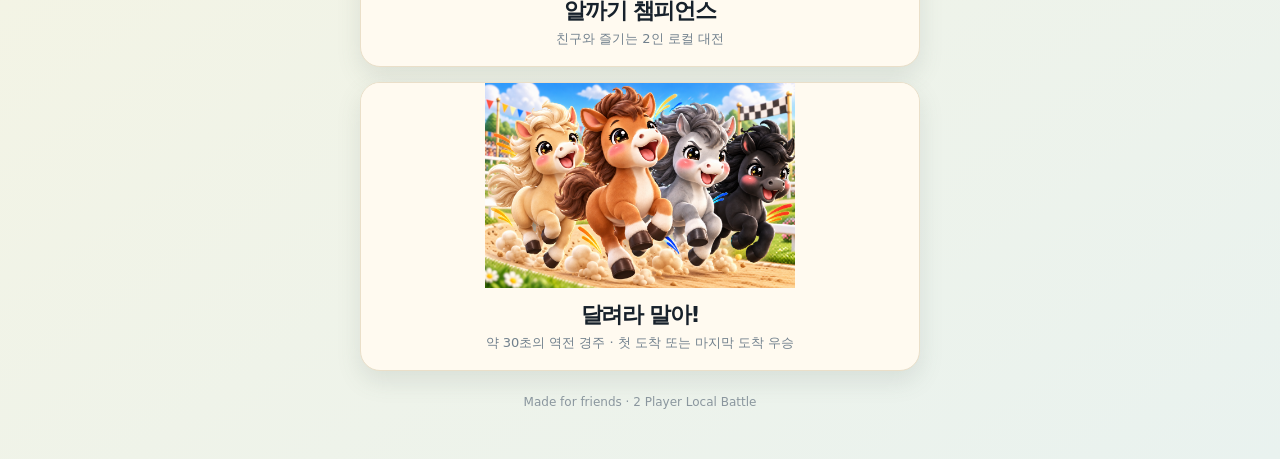
